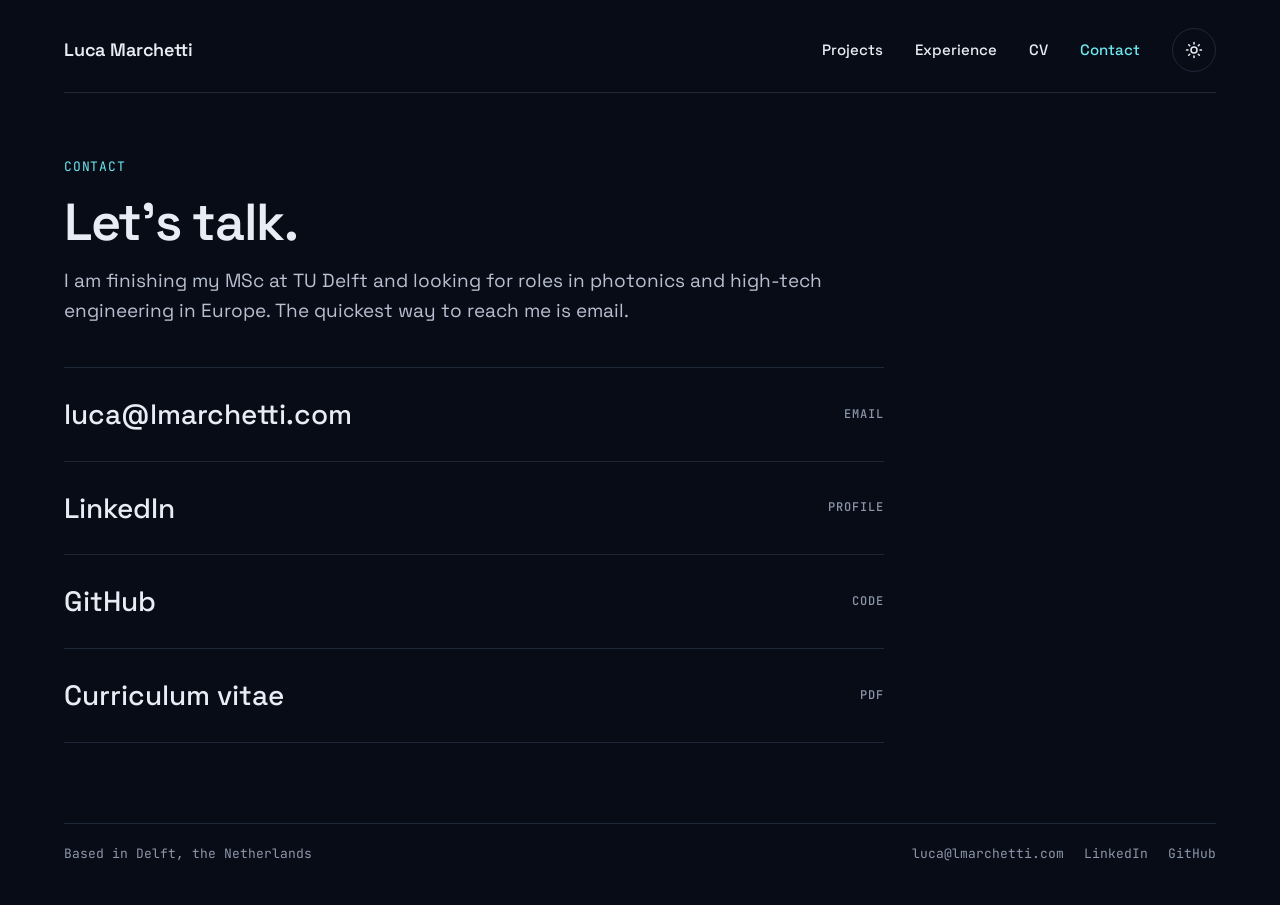
==== contact.html @ f46a593a "Portfolio site Co-Authored-By: Claude Opus 5.5 <noreply@anthropic.com> Claude-Session: https://claud" ====
<!doctype html>
<html lang="en" data-theme="dark">
<head>
<meta charset="utf-8">
<meta name="viewport" content="width=device-width, initial-scale=1">
<title>Contact — Luca Marchetti</title>
<meta name="description" content="Get in touch with Luca Marchetti.">
<link rel="icon" href="assets/favicon.svg" type="image/svg+xml">
<script>try{var t=localStorage.getItem('theme');if(t)document.documentElement.setAttribute('data-theme',t)}catch(e){}</script>
<link rel="preconnect" href="https://fonts.googleapis.com">
<link rel="preconnect" href="https://fonts.gstatic.com" crossorigin>
<link href="https://fonts.googleapis.com/css2?family=Space+Grotesk:wght@400;500;600;700&family=JetBrains+Mono:wght@400;500&display=swap" rel="stylesheet">
<link rel="stylesheet" href="assets/style.css">
<script src="assets/theme.js" defer></script>
</head>
<body>
<a class="skip" href="#content">Skip to content</a>
<div class="wrap">
<header class="site-header">
<a class="brand" href="index.html">Luca Marchetti</a>
<nav class="nav" aria-label="Main">
<a href="projects.html">Projects</a>
<a href="experience.html">Experience</a>
<a href="experience.html#cv">CV</a>
<a href="contact.html" aria-current="page">Contact</a>
<button class="theme-toggle" type="button" aria-label="Switch to light theme">
<svg class="icon-sun" width="18" height="18" viewBox="0 0 24 24" fill="none" stroke="currentColor" stroke-width="2" stroke-linecap="round" aria-hidden="true"><circle cx="12" cy="12" r="4"/><path d="M12 2v2M12 20v2M4.9 4.9l1.4 1.4M17.7 17.7l1.4 1.4M2 12h2M20 12h2M4.9 19.1l1.4-1.4M17.7 6.3l1.4-1.4"/></svg>
<svg class="icon-moon" width="18" height="18" viewBox="0 0 24 24" fill="none" stroke="currentColor" stroke-width="2" stroke-linecap="round" stroke-linejoin="round" aria-hidden="true"><path d="M21 12.8A9 9 0 1 1 11.2 3a7 7 0 0 0 9.8 9.8z"/></svg>
</button>
</nav>
</header>

<main id="content">
<div class="page-head">
<div class="eyebrow">Contact</div>
<h1>Let's talk.</h1>
<p>I am finishing my MSc at TU Delft and looking for roles in photonics and high-tech engineering in Europe. The quickest way to reach me is email.</p>
</div>
<ul class="contact-list">
<li><a href="mailto:luca@lmarchetti.com"><span>luca@lmarchetti.com</span><span class="label">Email</span></a></li>
<li><a href="[LINKEDIN_URL]"><span>LinkedIn</span><span class="label">Profile</span></a></li>
<li><a href="https://github.com/l85196813-create"><span>GitHub</span><span class="label">Code</span></a></li>
<li><a href="assets/Luca_Marchetti_CV.pdf" download><span>Curriculum vitae</span><span class="label">PDF</span></a></li>
</ul>
</main>

<footer class="site-footer">
<span>Based in Delft, the Netherlands</span>
<span class="links"><a href="mailto:luca@lmarchetti.com">luca@lmarchetti.com</a><a href="[LINKEDIN_URL]">LinkedIn</a><a href="https://github.com/l85196813-create">GitHub</a></span>
</footer>
</div>
</body>
</html>
---- assets/style.css ----
/* lmarchetti.com — shared styles
   Themes: dark (default) and light, switched with [data-theme] on <html>. */

:root,
:root[data-theme="dark"] {
  --bg: #080C16;
  --text: #E8ECF4;
  --muted: #B7C0D1;
  --subtle: #8C96AA;
  --line: #1F2839;
  --strong-line: #3A4458;
  --card: #0E1424;
  --card-line: #1F2839;
  --accent: #6EE7EF;
  --on-accent: #06101A;
  --mesh-line: #27324A;
  --mesh-opacity: 0.75;
  --spark: #F07AC8;
  color-scheme: dark;
}

:root[data-theme="light"] {
  --bg: #F5F4F0;
  --text: #15181D;
  --muted: #454A52;
  --subtle: #5A5F66;
  --line: #D9D6CE;
  --strong-line: #15181D;
  --card: #FFFFFF;
  --card-line: #E2DFD7;
  --accent: #1D3F8F;
  --on-accent: #FFFFFF;
  --mesh-line: #D9D5CB;
  --mesh-opacity: 0.45;
  --spark: #B8327A;
  color-scheme: light;
}

*, *::before, *::after { box-sizing: border-box; }

html { -webkit-text-size-adjust: 100%; }

body {
  margin: 0;
  background: var(--bg);
  color: var(--text);
  font-family: 'Space Grotesk', system-ui, -apple-system, sans-serif;
  font-size: 17px;
  line-height: 1.6;
  transition: background-color .2s ease, color .2s ease;
}

a { color: inherit; }
img { max-width: 100%; height: auto; display: block; }

.mono { font-family: 'JetBrains Mono', ui-monospace, monospace; }

.wrap {
  width: 100%;
  max-width: 1248px;
  margin: 0 auto;
  padding: 0 48px;
}

.skip {
  position: absolute; left: -9999px; top: 8px;
  background: var(--accent); color: var(--on-accent);
  padding: 8px 14px; border-radius: 6px; z-index: 10;
}
.skip:focus { left: 16px; }

:focus-visible { outline: 2px solid var(--accent); outline-offset: 3px; border-radius: 4px; }

/* ---------- Header ---------- */
.site-header {
  display: flex; justify-content: space-between; align-items: center;
  padding: 28px 0 20px;
  border-bottom: 1px solid var(--line);
}
.brand { font-size: 18px; font-weight: 600; letter-spacing: -0.01em; text-decoration: none; }
.nav { display: flex; align-items: center; gap: 32px; font-size: 15px; font-weight: 500; }
.nav a { text-decoration: none; color: var(--text); padding: 6px 0; }
.nav a:hover { color: var(--accent); }
.nav a[aria-current="page"] { color: var(--accent); }

.theme-toggle {
  width: 44px; height: 44px;
  display: inline-flex; align-items: center; justify-content: center;
  background: transparent; color: var(--text);
  border: 1px solid var(--line); border-radius: 999px;
  cursor: pointer;
}
.theme-toggle:hover { border-color: var(--accent); color: var(--accent); }
.theme-toggle .icon-sun { display: inline; }
.theme-toggle .icon-moon { display: none; }
:root[data-theme="light"] .theme-toggle .icon-sun { display: none; }
:root[data-theme="light"] .theme-toggle .icon-moon { display: inline; }

/* ---------- Common blocks ---------- */
.eyebrow {
  font-family: 'JetBrains Mono', ui-monospace, monospace;
  font-size: 13px; letter-spacing: 0.06em; text-transform: uppercase;
  color: var(--accent);
}
.label {
  font-family: 'JetBrains Mono', ui-monospace, monospace;
  font-size: 12px; letter-spacing: 0.08em; text-transform: uppercase;
  color: var(--subtle);
}

.btn {
  display: inline-flex; align-items: center; gap: 8px;
  min-height: 48px; padding: 0 24px;
  border-radius: 999px; font-size: 15px; font-weight: 600;
  text-decoration: none; border: 1px solid transparent;
}
.btn-primary { background: var(--accent); color: var(--on-accent); }
.btn-primary:hover { filter: brightness(1.08); }
.btn-ghost { border-color: var(--strong-line); color: var(--text); font-weight: 500; }
.btn-ghost:hover { border-color: var(--accent); color: var(--accent); }
.btn-row { display: flex; flex-wrap: wrap; gap: 12px; }

main { padding-bottom: 80px; }

/* ---------- Home hero ---------- */
.hero {
  display: grid;
  grid-template-columns: minmax(0, 600px) minmax(0, 1fr);
  gap: 56px; align-items: center;
  padding: 72px 0 64px;
}
.hero-text { display: flex; flex-direction: column; gap: 24px; }
.hero h1 {
  margin: 0; font-size: clamp(42px, 6vw, 64px); line-height: 1.03;
  font-weight: 600; letter-spacing: -0.03em;
}
.hero p { margin: 0; font-size: 19px; color: var(--muted); }

.mesh { margin: 0; display: flex; flex-direction: column; gap: 12px; }
.mesh svg { width: 100%; height: auto; }
.mesh .wg { stroke: var(--mesh-line); stroke-width: 2; fill: none; }
.mesh .mzi { stroke: var(--accent); stroke-width: 2.5; fill: none; stroke-opacity: var(--mesh-opacity); }
.mesh .light { stroke: var(--spark); stroke-width: 3.5; fill: none; stroke-linecap: round; }
.mesh .light-dot { fill: var(--spark); }
.mesh .pulse {
  stroke: var(--spark); stroke-width: 6; fill: none; stroke-linecap: round;
  stroke-dasharray: 40 1400; stroke-dashoffset: 1440;
  filter: drop-shadow(0 0 6px var(--spark));
  animation: travel 3.6s linear infinite;
}
@keyframes travel { to { stroke-dashoffset: 0; } }
@media (prefers-reduced-motion: reduce) { .mesh .pulse { display: none; } }
.mesh figcaption { font-family: 'JetBrains Mono', ui-monospace, monospace; font-size: 12px; color: var(--subtle); }

/* ---------- Cards ---------- */
.section { padding: 24px 0 8px; display: flex; flex-direction: column; gap: 16px; }
.section + .section { padding-top: 56px; }
.cards { display: grid; grid-template-columns: repeat(3, minmax(0, 1fr)); gap: 20px; }
.card {
  display: flex; flex-direction: column; gap: 10px;
  padding: 24px; background: var(--card);
  border: 1px solid var(--card-line); border-radius: 12px;
  text-decoration: none; color: var(--text);
  transition: border-color .15s ease, transform .15s ease;
}
.card:hover { border-color: var(--accent); transform: translateY(-2px); }
.card .kicker { font-family: 'JetBrains Mono', ui-monospace, monospace; font-size: 13px; color: var(--accent); }
.card .title { font-size: 20px; font-weight: 600; line-height: 1.3; }
.card .meta { font-size: 14px; color: var(--subtle); }

/* ---------- Page heads ---------- */
.page-head { padding: 64px 0 40px; display: flex; flex-direction: column; gap: 16px; max-width: 820px; }
.page-head h1 { margin: 0; font-size: clamp(36px, 5vw, 52px); line-height: 1.08; font-weight: 600; letter-spacing: -0.025em; }
.page-head p { margin: 0; font-size: 19px; color: var(--muted); }

/* ---------- Project detail ---------- */
.project { display: grid; grid-template-columns: minmax(0, 1fr) 280px; gap: 64px; align-items: start; }
.prose { max-width: 720px; }
.prose h2 { font-size: 26px; line-height: 1.25; letter-spacing: -0.015em; margin: 48px 0 12px; font-weight: 600; }
.prose h2:first-child { margin-top: 0; }
.prose p, .prose li { color: var(--muted); }
.prose strong { color: var(--text); font-weight: 600; }
.prose ul { padding-left: 20px; }
.prose li { margin-bottom: 6px; }
.placeholder {
  border: 1px dashed var(--strong-line); border-radius: 12px;
  padding: 40px 24px; text-align: center; color: var(--subtle);
  font-family: 'JetBrains Mono', ui-monospace, monospace; font-size: 13px;
  margin: 24px 0;
}
.facts {
  position: sticky; top: 24px;
  display: flex; flex-direction: column; gap: 18px;
  padding: 24px; background: var(--card);
  border: 1px solid var(--card-line); border-radius: 12px;
}
.facts dl { margin: 0; display: flex; flex-direction: column; gap: 16px; }
.facts dt { font-family: 'JetBrains Mono', ui-monospace, monospace; font-size: 12px; letter-spacing: 0.08em; text-transform: uppercase; color: var(--subtle); }
.facts dd { margin: 2px 0 0; font-size: 15px; }
.back { font-size: 15px; text-decoration: none; color: var(--subtle); }
.back:hover { color: var(--accent); }

.next-project {
  margin-top: 72px; padding-top: 24px; border-top: 1px solid var(--line);
  display: flex; justify-content: space-between; align-items: center; gap: 16px; flex-wrap: wrap;
}
.next-project a { font-size: 20px; font-weight: 600; text-decoration: none; }
.next-project a:hover { color: var(--accent); }

/* ---------- Timeline ---------- */
.timeline { list-style: none; margin: 0; padding: 0; border-top: 1px solid var(--line); }
.timeline li {
  display: grid; grid-template-columns: 200px minmax(0, 1fr); gap: 32px;
  padding: 28px 0; border-bottom: 1px solid var(--line);
}
.timeline .when { font-family: 'JetBrains Mono', ui-monospace, monospace; font-size: 13px; color: var(--subtle); padding-top: 4px; }
.timeline h3 { margin: 0; font-size: 20px; font-weight: 600; line-height: 1.3; }
.timeline .where { color: var(--accent); font-size: 15px; margin: 2px 0 8px; }
.timeline p, .timeline ul { margin: 0; color: var(--muted); }
.timeline ul { padding-left: 20px; }

.skills { display: grid; grid-template-columns: repeat(3, minmax(0, 1fr)); gap: 20px; }
.skills .card:hover { transform: none; border-color: var(--card-line); }
.skills p { margin: 0; color: var(--muted); font-size: 15px; }

/* ---------- Contact ---------- */
.contact-list { list-style: none; margin: 0; padding: 0; border-top: 1px solid var(--line); max-width: 820px; }
.contact-list li { border-bottom: 1px solid var(--line); }
.contact-list a {
  display: flex; justify-content: space-between; align-items: center; gap: 16px;
  padding: 24px 0; text-decoration: none; font-size: clamp(20px, 3vw, 28px); font-weight: 500;
}
.contact-list a:hover { color: var(--accent); }
.contact-list .label { flex-shrink: 0; }

/* ---------- Footer ---------- */
.site-footer {
  display: flex; justify-content: space-between; gap: 16px; flex-wrap: wrap;
  padding: 20px 0 40px; border-top: 1px solid var(--line);
  font-family: 'JetBrains Mono', ui-monospace, monospace; font-size: 13px; color: var(--subtle);
}
.site-footer a { text-decoration: none; }
.site-footer a:hover { color: var(--accent); }
.site-footer .links { display: flex; gap: 20px; flex-wrap: wrap; }

/* ---------- Responsive ---------- */
@media (max-width: 1000px) {
  .hero { grid-template-columns: 1fr; padding: 48px 0; gap: 40px; }
  .cards, .skills { grid-template-columns: 1fr; }
  .project { grid-template-columns: 1fr; gap: 40px; }
  .facts { position: static; order: -1; }
}

@media (max-width: 720px) {
  body { font-size: 16px; }
  .wrap { padding: 0 16px; }
  .site-header { flex-wrap: wrap; gap: 12px; padding: 20px 0 16px; }
  .nav { gap: 18px; font-size: 14px; flex-wrap: wrap; }
  .timeline li { grid-template-columns: 1fr; gap: 6px; }
  .page-head { padding: 40px 0 28px; }
  .hero p, .page-head p { font-size: 17px; }
}
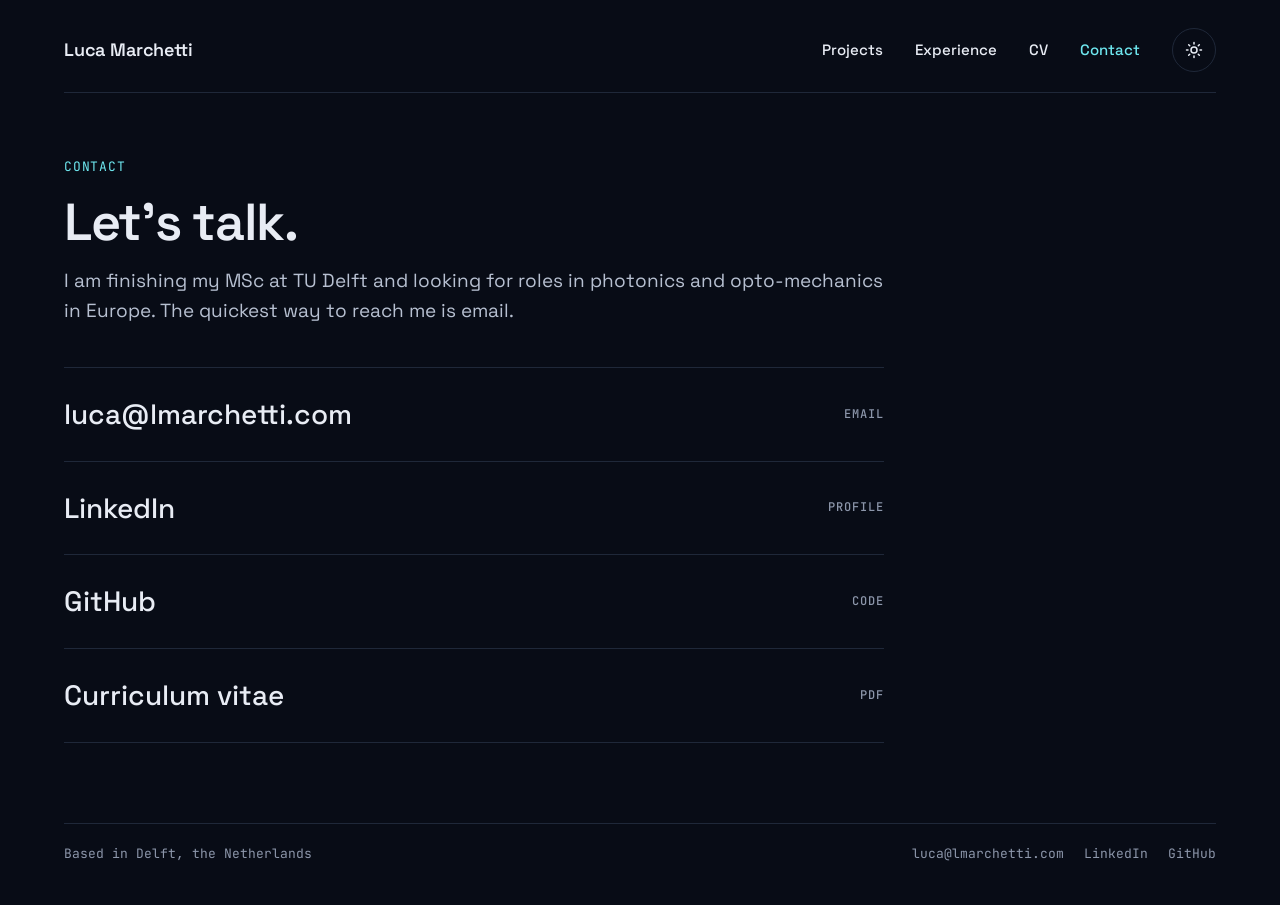
==== commit bce6317a: "Update availability line Co-Authored-By: Claude Opus 5.5 <noreply@anthropic.com> Claude-Session: htt" ====
--- a/contact.html
+++ b/contact.html
@@ -34,7 +34,7 @@
 <div class="page-head">
 <div class="eyebrow">Contact</div>
 <h1>Let's talk.</h1>
-<p>I am finishing my MSc at TU Delft and looking for roles in photonics and high-tech engineering in Europe. The quickest way to reach me is email.</p>
+<p>I am finishing my MSc at TU Delft and looking for roles in photonics and opto-mechanics in Europe. The quickest way to reach me is email.</p>
 </div>
 <ul class="contact-list">
 <li><a href="mailto:luca@lmarchetti.com"><span>luca@lmarchetti.com</span><span class="label">Email</span></a></li>
